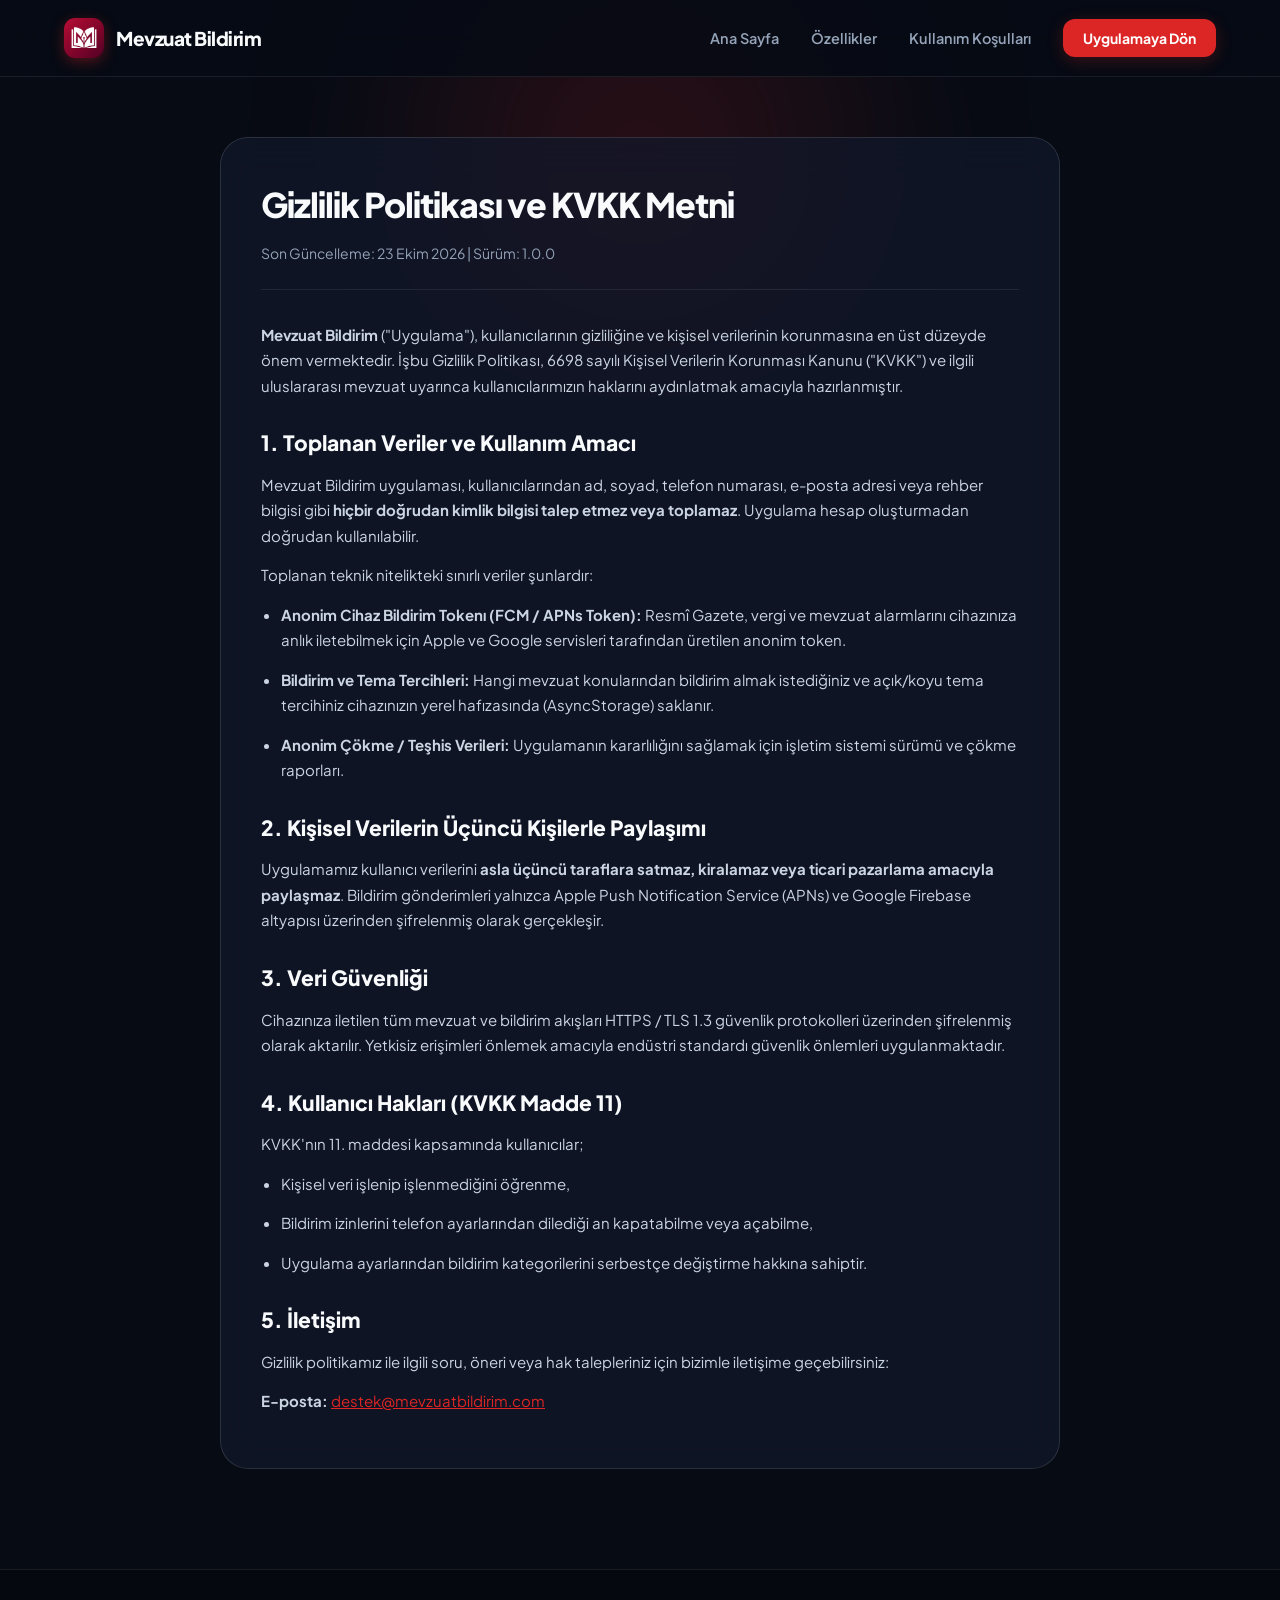
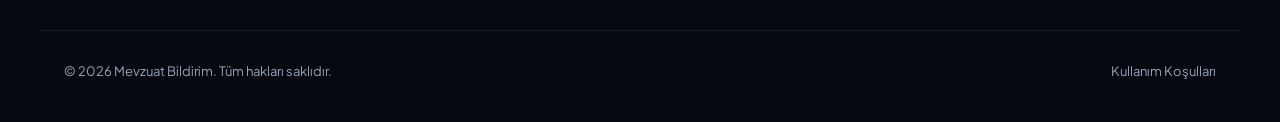
==== privacy.html @ 9767d1a2 "1" ====
<!DOCTYPE html>
<html lang="tr">
<head>
  <meta charset="UTF-8">
  <meta name="viewport" content="width=device-width, initial-scale=1.0">
  <title>Gizlilik Politikası ve KVKK Aydınlatma Metni - Mevzuat Bildirim</title>
  <meta name="description" content="Mevzuat Bildirim uygulaması Gizlilik Politikası ve Kişisel Verilerin Korunması (KVKK) aydınlatma metni.">
  <link rel="icon" type="image/png" href="assets/icon.png">
  <link rel="preconnect" href="https://fonts.googleapis.com">
  <link rel="preconnect" href="https://fonts.gstatic.com" crossorigin>
  <link href="https://fonts.googleapis.com/css2?family=Plus+Jakarta+Sans:wght@400;500;600;700;800;900&display=swap" rel="stylesheet">
  <link rel="stylesheet" href="styles.css">
</head>
<body>
  <div class="bg-glow-1"></div>

  <!-- Header -->
  <header class="navbar">
    <div class="container nav-container">
      <a href="index.html" class="brand-logo">
        <img src="assets/icon.png" alt="Mevzuat Bildirim Logosu">
        <div class="brand-name">
          Mevzuat Bildirim
        </div>
      </a>
      <ul class="nav-links">
        <li><a href="index.html">Ana Sayfa</a></li>
        <li><a href="index.html#ozellikler">Özellikler</a></li>
        <li><a href="terms.html">Kullanım Koşulları</a></li>
        <li><a href="index.html#indir" class="nav-cta">Uygulamaya Dön</a></li>
      </ul>
    </div>
  </header>

  <!-- Legal Content -->
  <main class="container">
    <article class="legal-container">
      <div class="legal-header">
        <h1>Gizlilik Politikası ve KVKK Metni</h1>
        <p>Son Güncelleme: 23 Ekim 2026 | Sürüm: 1.0.0</p>
      </div>

      <div class="legal-content">
        <p>
          <strong>Mevzuat Bildirim</strong> ("Uygulama"), kullanıcılarının gizliliğine ve kişisel verilerinin korunmasına en üst düzeyde önem vermektedir. İşbu Gizlilik Politikası, 6698 sayılı Kişisel Verilerin Korunması Kanunu ("KVKK") ve ilgili uluslararası mevzuat uyarınca kullanıcılarımızın haklarını aydınlatmak amacıyla hazırlanmıştır.
        </p>

        <h2>1. Toplanan Veriler ve Kullanım Amacı</h2>
        <p>Mevzuat Bildirim uygulaması, kullanıcılarından ad, soyad, telefon numarası, e-posta adresi veya rehber bilgisi gibi <strong>hiçbir doğrudan kimlik bilgisi talep etmez veya toplamaz</strong>. Uygulama hesap oluşturmadan doğrudan kullanılabilir.</p>
        <p>Toplanan teknik nitelikteki sınırlı veriler şunlardır:</p>
        <ul>
          <li><strong>Anonim Cihaz Bildirim Tokenı (FCM / APNs Token):</strong> Resmî Gazete, vergi ve mevzuat alarmlarını cihazınıza anlık iletebilmek için Apple ve Google servisleri tarafından üretilen anonim token.</li>
          <li><strong>Bildirim ve Tema Tercihleri:</strong> Hangi mevzuat konularından bildirim almak istediğiniz ve açık/koyu tema tercihiniz cihazınızın yerel hafızasında (AsyncStorage) saklanır.</li>
          <li><strong>Anonim Çökme / Teşhis Verileri:</strong> Uygulamanın kararlılığını sağlamak için işletim sistemi sürümü ve çökme raporları.</li>
        </ul>

        <h2>2. Kişisel Verilerin Üçüncü Kişilerle Paylaşımı</h2>
        <p>Uygulamamız kullanıcı verilerini <strong>asla üçüncü taraflara satmaz, kiralamaz veya ticari pazarlama amacıyla paylaşmaz</strong>. Bildirim gönderimleri yalnızca Apple Push Notification Service (APNs) ve Google Firebase altyapısı üzerinden şifrelenmiş olarak gerçekleşir.</p>

        <h2>3. Veri Güvenliği</h2>
        <p>Cihazınıza iletilen tüm mevzuat ve bildirim akışları HTTPS / TLS 1.3 güvenlik protokolleri üzerinden şifrelenmiş olarak aktarılır. Yetkisiz erişimleri önlemek amacıyla endüstri standardı güvenlik önlemleri uygulanmaktadır.</p>

        <h2>4. Kullanıcı Hakları (KVKK Madde 11)</h2>
        <p>KVKK'nın 11. maddesi kapsamında kullanıcılar;</p>
        <ul>
          <li>Kişisel veri işlenip işlenmediğini öğrenme,</li>
          <li>Bildirim izinlerini telefon ayarlarından dilediği an kapatabilme veya açabilme,</li>
          <li>Uygulama ayarlarından bildirim kategorilerini serbestçe değiştirme hakkına sahiptir.</li>
        </ul>

        <h2>5. İletişim</h2>
        <p>Gizlilik politikamız ile ilgili soru, öneri veya hak talepleriniz için bizimle iletişime geçebilirsiniz:</p>
        <p><strong>E-posta:</strong> <a href="mailto:destek@mevzuatbildirim.com" style="color: var(--primary);">destek@mevzuatbildirim.com</a></p>
      </div>
    </article>
  </main>

  <!-- Footer -->
  <footer class="footer">
    <div class="container footer-bottom">
      <p>© 2026 Mevzuat Bildirim. Tüm hakları saklıdır.</p>
      <p><a href="terms.html" style="color: var(--text-muted); text-decoration: none;">Kullanım Koşulları</a></p>
    </div>
  </footer>
</body>
</html>
---- styles.css ----
:root {
  --bg-primary: #070B14;
  --bg-surface: #0E1424;
  --bg-card: rgba(18, 25, 43, 0.7);
  --bg-glass: rgba(255, 255, 255, 0.04);
  --border-subtle: rgba(255, 255, 255, 0.08);
  --border-card: rgba(255, 255, 255, 0.12);
  --border-hover: rgba(220, 38, 38, 0.4);
  --primary: #DC2626;
  --primary-hover: #EF4444;
  --primary-glow: rgba(220, 38, 38, 0.25);
  --accent: #3B82F6;
  --accent-glow: rgba(59, 130, 246, 0.2);
  --text-main: #F8FAFC;
  --text-muted: #94A3B8;
  --text-secondary: #CBD5E1;
  --font-family: 'Plus Jakarta Sans', -apple-system, BlinkMacSystemFont, 'Segoe UI', Roboto, sans-serif;
  --container-max: 1200px;
}

* {
  margin: 0;
  padding: 0;
  box-sizing: border-box;
}

html {
  scroll-behavior: smooth;
  font-family: var(--font-family);
  background-color: var(--bg-primary);
  color: var(--text-main);
  line-height: 1.6;
}

body {
  overflow-x: hidden;
  position: relative;
  min-height: 100vh;
}

/* Background Ambient Glows */
.bg-glow-1 {
  position: absolute;
  top: -100px;
  left: 50%;
  transform: translateX(-50%);
  width: 800px;
  height: 500px;
  background: radial-gradient(circle, rgba(220, 38, 38, 0.18) 0%, rgba(7, 11, 20, 0) 70%);
  pointer-events: none;
  z-index: 0;
  filter: blur(60px);
}

.bg-glow-2 {
  position: absolute;
  top: 900px;
  right: -100px;
  width: 600px;
  height: 600px;
  background: radial-gradient(circle, rgba(59, 130, 246, 0.12) 0%, rgba(7, 11, 20, 0) 70%);
  pointer-events: none;
  z-index: 0;
  filter: blur(80px);
}

.container {
  width: 100%;
  max-width: var(--container-max);
  margin: 0 auto;
  padding: 0 24px;
  position: relative;
  z-index: 1;
}

/* Header & Nav */
header.navbar {
  position: sticky;
  top: 0;
  z-index: 100;
  backdrop-filter: blur(20px);
  -webkit-backdrop-filter: blur(20px);
  background: rgba(7, 11, 20, 0.85);
  border-bottom: 1px solid var(--border-subtle);
  transition: all 0.3s ease;
}

.nav-container {
  display: flex;
  align-items: center;
  justify-content: space-between;
  height: 76px;
}

.brand-logo {
  display: flex;
  align-items: center;
  gap: 12px;
  text-decoration: none;
  color: var(--text-main);
}

.brand-logo img {
  width: 40px;
  height: 40px;
  border-radius: 11px;
  box-shadow: 0 4px 14px rgba(220, 38, 38, 0.35);
}

.brand-name {
  font-size: 19px;
  font-weight: 800;
  letter-spacing: -0.5px;
  display: flex;
  align-items: center;
  gap: 6px;
}

.brand-badge {
  font-size: 11px;
  font-weight: 700;
  background: rgba(220, 38, 38, 0.15);
  color: var(--primary);
  border: 1px solid rgba(220, 38, 38, 0.3);
  padding: 2px 7px;
  border-radius: 6px;
  text-transform: uppercase;
  letter-spacing: 0.5px;
}

.nav-links {
  display: flex;
  align-items: center;
  gap: 32px;
  list-style: none;
}

.nav-links a {
  text-decoration: none;
  color: var(--text-muted);
  font-size: 14.5px;
  font-weight: 600;
  transition: color 0.2s ease;
}

.nav-links a:hover {
  color: var(--text-main);
}

.nav-cta {
  background: var(--primary);
  color: #FFFFFF !important;
  padding: 10px 20px;
  border-radius: 12px;
  font-weight: 700 !important;
  font-size: 14px !important;
  box-shadow: 0 4px 16px var(--primary-glow);
  transition: all 0.2s ease !important;
}

.nav-cta:hover {
  background: var(--primary-hover) !important;
  transform: translateY(-1px);
  box-shadow: 0 6px 20px rgba(220, 38, 38, 0.45);
}

/* Hero Section */
.hero {
  padding: 90px 0 60px;
  text-align: center;
}

.hero-pill {
  display: inline-flex;
  align-items: center;
  gap: 8px;
  padding: 6px 16px;
  border-radius: 30px;
  background: rgba(255, 255, 255, 0.05);
  border: 1px solid var(--border-card);
  backdrop-filter: blur(10px);
  margin-bottom: 28px;
}

.hero-pill-dot {
  width: 8px;
  height: 8px;
  border-radius: 50%;
  background: #10B981;
  box-shadow: 0 0 10px #10B981;
  animation: pulse-dot 2s infinite;
}

@keyframes pulse-dot {
  0% { transform: scale(1); opacity: 1; }
  50% { transform: scale(1.3); opacity: 0.7; }
  100% { transform: scale(1); opacity: 1; }
}

.hero-pill-text {
  font-size: 13.5px;
  font-weight: 600;
  color: var(--text-secondary);
}

.hero-title {
  font-size: 56px;
  line-height: 1.15;
  font-weight: 900;
  letter-spacing: -1.8px;
  max-width: 900px;
  margin: 0 auto 24px;
}

.hero-title span.highlight {
  background: linear-gradient(135deg, #FF6B6B 0%, #DC2626 50%, #EF4444 100%);
  -webkit-background-clip: text;
  -webkit-text-fill-color: transparent;
}

.hero-desc {
  font-size: 18.5px;
  line-height: 1.6;
  color: var(--text-muted);
  max-width: 680px;
  margin: 0 auto 40px;
  font-weight: 400;
}

.hero-actions {
  display: flex;
  align-items: center;
  justify-content: center;
  gap: 16px;
  flex-wrap: wrap;
  margin-bottom: 60px;
}

.store-btn {
  display: inline-flex;
  align-items: center;
  gap: 14px;
  padding: 12px 24px;
  border-radius: 16px;
  background: rgba(255, 255, 255, 0.06);
  border: 1px solid var(--border-card);
  backdrop-filter: blur(14px);
  text-decoration: none;
  color: #FFFFFF;
  transition: all 0.25s ease;
  min-width: 210px;
}

.store-btn:hover {
  background: rgba(255, 255, 255, 0.12);
  border-color: rgba(255, 255, 255, 0.25);
  transform: translateY(-2px);
  box-shadow: 0 10px 28px rgba(0, 0, 0, 0.4);
}

.store-btn svg {
  width: 28px;
  height: 28px;
  fill: currentColor;
  flex-shrink: 0;
}

.store-btn-text {
  text-align: left;
}

.store-btn-subtitle {
  font-size: 11px;
  text-transform: uppercase;
  color: var(--text-muted);
  letter-spacing: 0.5px;
  font-weight: 600;
}

.store-btn-title {
  font-size: 16px;
  font-weight: 700;
  letter-spacing: -0.3px;
}

/* Device Mockup Showcase */
.mockup-container {
  display: flex;
  justify-content: center;
  position: relative;
  margin-top: 20px;
}

.mockup-frame {
  position: relative;
  width: 340px;
  max-width: 90vw;
  border-radius: 48px;
  padding: 12px;
  background: linear-gradient(135deg, rgba(255, 255, 255, 0.2) 0%, rgba(255, 255, 255, 0.05) 50%, rgba(255, 255, 255, 0.15) 100%);
  box-shadow: 0 25px 80px rgba(0, 0, 0, 0.8), 0 0 50px rgba(220, 38, 38, 0.18);
  border: 1px solid rgba(255, 255, 255, 0.2);
}

.mockup-screen {
  width: 100%;
  border-radius: 38px;
  overflow: hidden;
  background: #000;
  display: block;
}

.mockup-screen img {
  width: 100%;
  height: auto;
  display: block;
}

/* Features Grid */
.features-section {
  padding: 100px 0;
  border-top: 1px solid var(--border-subtle);
}

.section-badge {
  color: var(--primary);
  font-size: 12.5px;
  font-weight: 800;
  text-transform: uppercase;
  letter-spacing: 1px;
  text-align: center;
  margin-bottom: 12px;
}

.section-title {
  font-size: 38px;
  font-weight: 900;
  letter-spacing: -1.2px;
  text-align: center;
  margin-bottom: 16px;
}

.section-subtitle {
  font-size: 17px;
  color: var(--text-muted);
  text-align: center;
  max-width: 600px;
  margin: 0 auto 60px;
}

.features-grid {
  display: grid;
  grid-template-columns: repeat(auto-fit, minmax(320px, 1fr));
  gap: 24px;
}

.feature-card {
  background: var(--bg-card);
  border: 1px solid var(--border-card);
  border-radius: 24px;
  padding: 32px;
  backdrop-filter: blur(16px);
  transition: all 0.3s ease;
  position: relative;
  overflow: hidden;
}

.feature-card:hover {
  transform: translateY(-4px);
  border-color: var(--border-hover);
  box-shadow: 0 16px 40px rgba(220, 38, 38, 0.12);
}

.feature-icon-box {
  width: 54px;
  height: 54px;
  border-radius: 16px;
  background: rgba(220, 38, 38, 0.12);
  border: 1px solid rgba(220, 38, 38, 0.25);
  display: flex;
  align-items: center;
  justify-content: center;
  margin-bottom: 22px;
  font-size: 24px;
}

.feature-title {
  font-size: 20px;
  font-weight: 800;
  letter-spacing: -0.4px;
  margin-bottom: 10px;
  color: var(--text-main);
}

.feature-desc {
  font-size: 14.5px;
  line-height: 1.65;
  color: var(--text-secondary);
}

/* Stats Row */
.stats-bar {
  display: grid;
  grid-template-columns: repeat(4, 1fr);
  gap: 20px;
  background: rgba(255, 255, 255, 0.03);
  border: 1px solid var(--border-card);
  border-radius: 24px;
  padding: 36px 24px;
  margin: 40px 0 90px;
  text-align: center;
}

.stat-item h3 {
  font-size: 36px;
  font-weight: 900;
  color: var(--text-main);
  letter-spacing: -1px;
  margin-bottom: 4px;
}

.stat-item p {
  font-size: 13.5px;
  font-weight: 600;
  color: var(--text-muted);
  text-transform: uppercase;
  letter-spacing: 0.5px;
}

/* Legal & Privacy Content Pages */
.legal-container {
  max-width: 840px;
  margin: 60px auto 100px;
  padding: 40px;
  background: var(--bg-card);
  border: 1px solid var(--border-card);
  border-radius: 28px;
  backdrop-filter: blur(20px);
}

.legal-header {
  border-bottom: 1px solid var(--border-subtle);
  padding-bottom: 24px;
  margin-bottom: 32px;
}

.legal-header h1 {
  font-size: 34px;
  font-weight: 900;
  letter-spacing: -1px;
  margin-bottom: 10px;
}

.legal-header p {
  color: var(--text-muted);
  font-size: 14px;
}

.legal-content h2 {
  font-size: 21px;
  font-weight: 800;
  margin: 28px 0 12px;
  color: var(--text-main);
}

.legal-content p, .legal-content li {
  font-size: 15px;
  line-height: 1.7;
  color: var(--text-secondary);
  margin-bottom: 14px;
}

.legal-content ul {
  padding-left: 20px;
  margin-bottom: 18px;
}

/* Footer */
footer.footer {
  border-top: 1px solid var(--border-subtle);
  background: rgba(5, 8, 15, 0.9);
  padding: 60px 0 40px;
}

.footer-top {
  display: flex;
  justify-content: space-between;
  align-items: flex-start;
  flex-wrap: wrap;
  gap: 40px;
  margin-bottom: 50px;
}

.footer-brand {
  max-width: 360px;
}

.footer-brand p {
  color: var(--text-muted);
  font-size: 14px;
  margin-top: 12px;
  line-height: 1.6;
}

.footer-links-group {
  display: flex;
  gap: 60px;
}

.footer-col h4 {
  font-size: 14px;
  font-weight: 800;
  text-transform: uppercase;
  letter-spacing: 0.5px;
  color: var(--text-main);
  margin-bottom: 18px;
}

.footer-col ul {
  list-style: none;
}

.footer-col li {
  margin-bottom: 10px;
}

.footer-col a {
  text-decoration: none;
  color: var(--text-muted);
  font-size: 14px;
  transition: color 0.2s ease;
}

.footer-col a:hover {
  color: var(--text-main);
}

.footer-bottom {
  border-top: 1px solid var(--border-subtle);
  padding-top: 30px;
  display: flex;
  justify-content: space-between;
  align-items: center;
  flex-wrap: wrap;
  gap: 16px;
}

.footer-bottom p {
  font-size: 13px;
  color: var(--text-muted);
}

/* Responsive */
@media (max-width: 768px) {
  .hero-title {
    font-size: 38px;
    letter-spacing: -1px;
  }
  .nav-links {
    display: none;
  }
  .stats-bar {
    grid-template-columns: repeat(2, 1fr);
  }
  .footer-links-group {
    flex-direction: column;
    gap: 30px;
  }
  .legal-container {
    padding: 24px;
  }
}
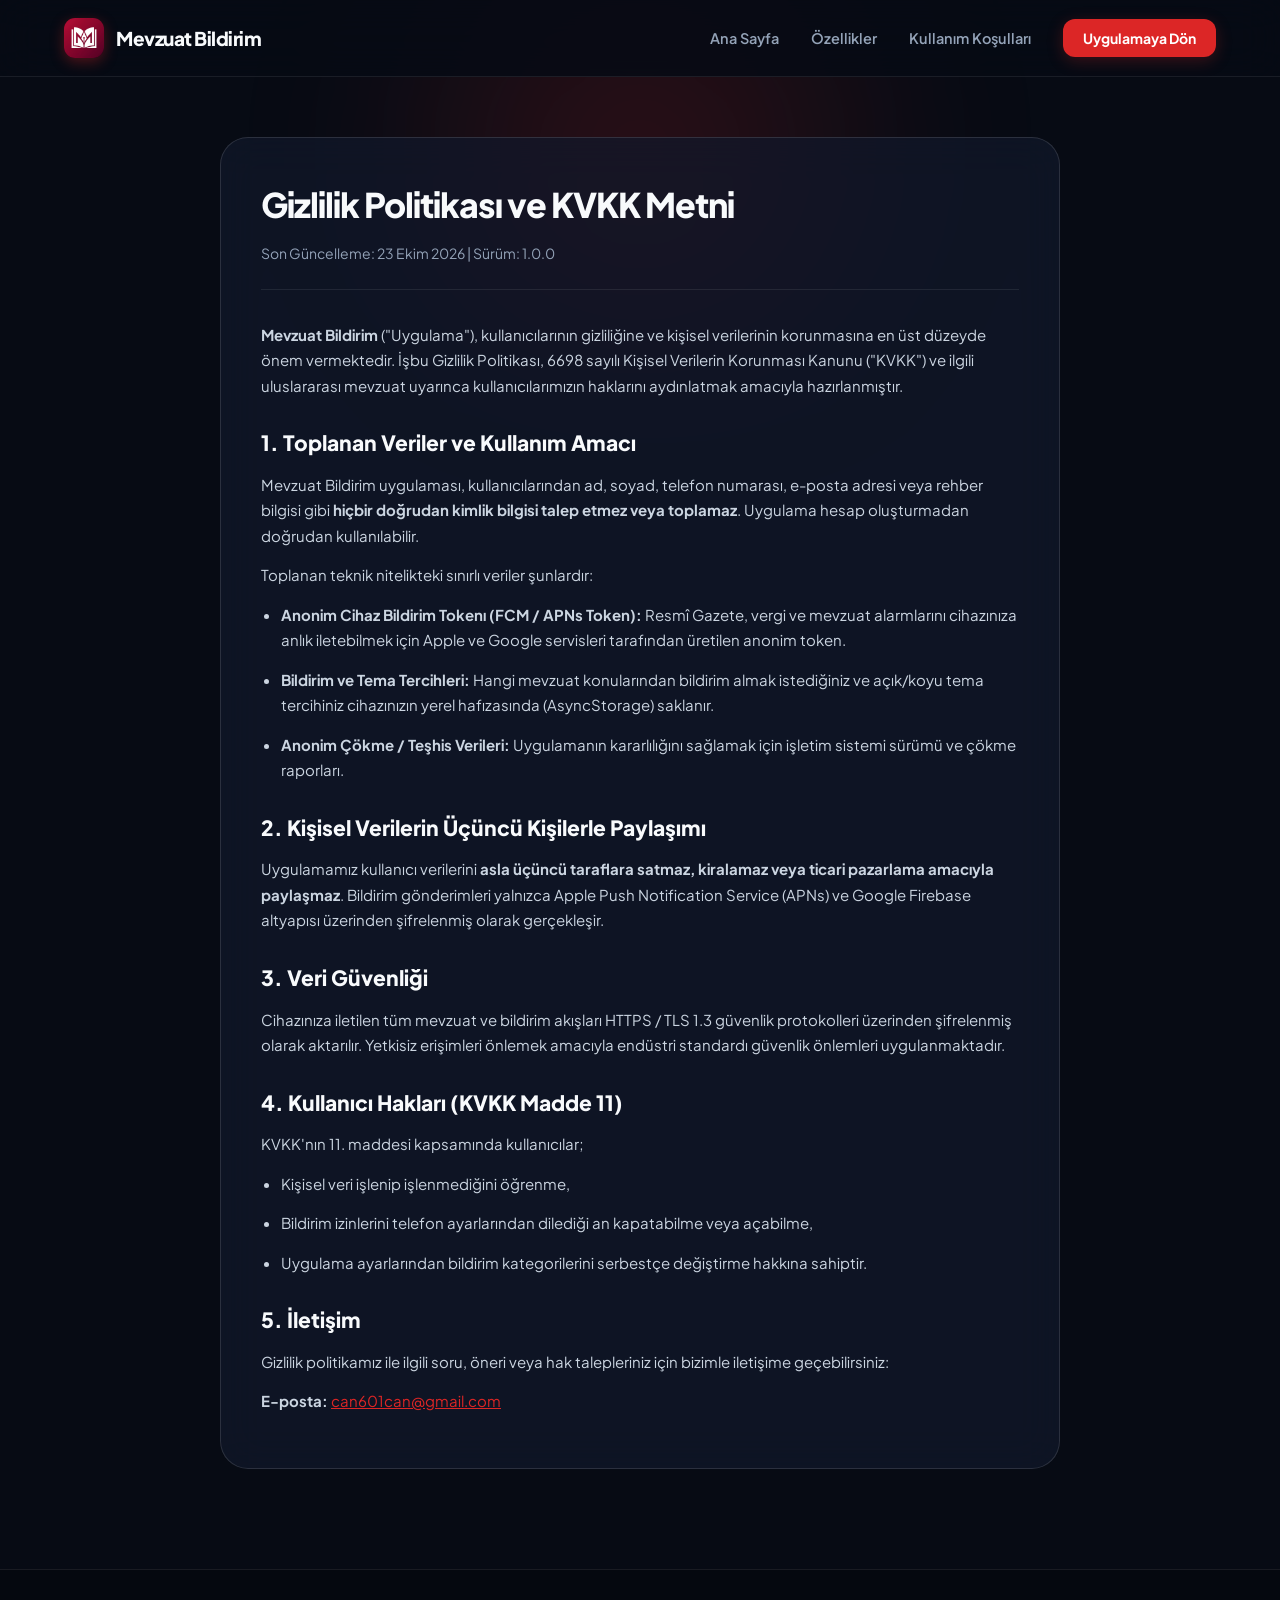
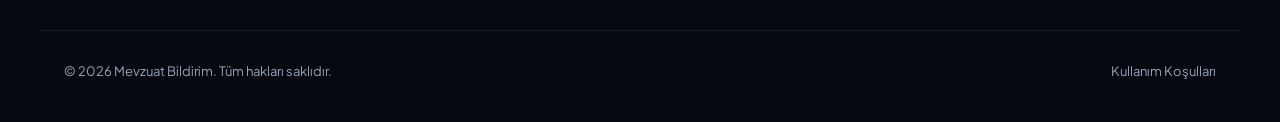
==== commit 429a04eb: "Update contact email to can601can@gmail.com" ====
--- a/privacy.html
+++ b/privacy.html
@@ -70,7 +70,7 @@
 
         <h2>5. İletişim</h2>
         <p>Gizlilik politikamız ile ilgili soru, öneri veya hak talepleriniz için bizimle iletişime geçebilirsiniz:</p>
-        <p><strong>E-posta:</strong> <a href="mailto:destek@mevzuatbildirim.com" style="color: var(--primary);">destek@mevzuatbildirim.com</a></p>
+        <p><strong>E-posta:</strong> <a href="mailto:can601can@gmail.com" style="color: var(--primary);">can601can@gmail.com</a></p>
       </div>
     </article>
   </main>
